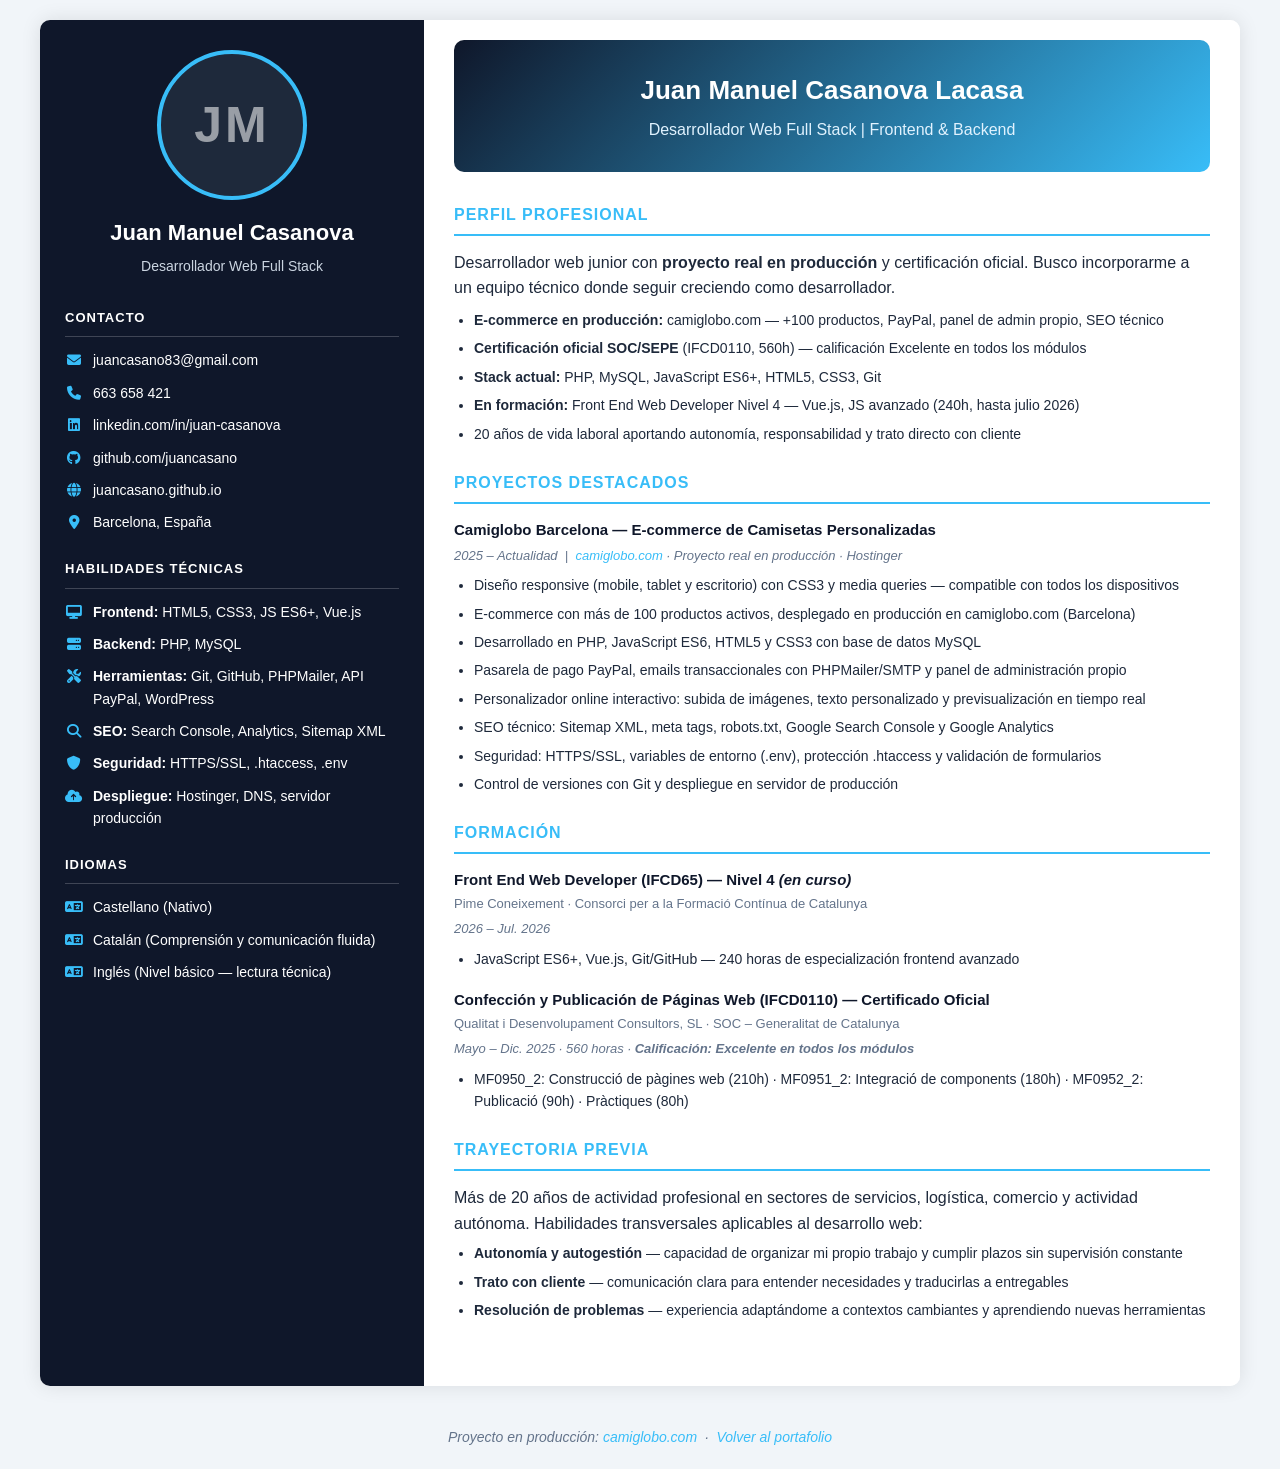
==== curri.html @ 2facc335 "Improve hireability: LinkedIn, bullet profile, CTA, cleaner sections - Add LinkedIn link to CV sideb" ====
<!DOCTYPE html>
<html lang="es">
<head>
    <meta charset="UTF-8">
    <meta name="viewport" content="width=device-width, initial-scale=1">
    <meta name="description" content="Currículum de Juan Manuel Casanova Lacasa, Desarrollador Web Full Stack en Barcelona. Proyecto real en producción: camiglobo.com.">
    <title>CV · Juan Manuel Casanova — Desarrollador Web Full Stack</title>
    <link rel="icon" href="data:image/svg+xml,<svg xmlns=%22http://www.w3.org/2000/svg%22 viewBox=%220 0 100 100%22><text y=%22.9em%22 font-size=%2290%22>%F0%9F%92%BB</text></svg>">
    <link rel="stylesheet" href="https://cdnjs.cloudflare.com/ajax/libs/font-awesome/6.4.0/css/all.min.css">
    <style>
        :root {
            --primary: #0f172a;
            --secondary: #38bdf8;
            --accent: #f43f5e;
            --bg: #f1f5f9;
            --card: #ffffff;
            --text: #1e293b;
            --text-light: #64748b;
            --sidebar-text: #cbd5e1;
        }

        * { box-sizing: border-box; margin: 0; padding: 0; }

        body {
            font-family: 'Segoe UI', Tahoma, Geneva, Verdana, sans-serif;
            line-height: 1.6;
            color: var(--text);
            background-color: var(--bg);
        }

        a { color: var(--secondary); text-decoration: none; }
        a:hover { text-decoration: underline; }

        .cv-container {
            display: flex;
            max-width: 1200px;
            margin: 20px auto;
            box-shadow: 0 0 20px rgba(0,0,0,0.1);
            border-radius: 10px;
            overflow: hidden;
            background-color: var(--card);
        }

        .sidebar {
            width: 32%;
            background: var(--primary);
            color: white;
            padding: 30px 25px;
        }

        .main-content {
            width: 68%;
            background-color: var(--card);
            padding: 0 30px;
        }

        .profile { text-align: center; margin-bottom: 30px; }

        .profile-photo {
            width: 150px;
            height: 150px;
            border-radius: 50%;
            object-fit: cover;
            border: 4px solid var(--secondary);
            margin: 0 auto 15px;
            display: block;
            background-color: #1e293b;
        }
        /* Placeholder visible mientras no haya foto */
        .profile-photo.is-empty {
            background-color: #1e293b;
            position: relative;
        }
        .profile-photo.is-empty::after {
            content: "JM";
            font-family: 'Segoe UI', Tahoma, sans-serif;
            font-weight: 700;
            color: rgba(255,255,255,0.55);
            font-size: 50px;
            letter-spacing: 3px;
            position: absolute;
            inset: 0;
            display: flex;
            align-items: center;
            justify-content: center;
        }

        .profile-name { font-size: 22px; color: white; font-weight: 600; }
        .profile-role { font-size: 14px; font-weight: normal; color: var(--sidebar-text); margin-top: 5px; }

        .sidebar-section { margin-bottom: 25px; }
        .sidebar-title {
            font-size: 13px;
            text-transform: uppercase;
            letter-spacing: 1px;
            color: white;
            margin-bottom: 8px;
            font-weight: 600;
        }
        .sidebar hr {
            border: none;
            height: 1px;
            background-color: rgba(255,255,255,0.2);
            margin: 0 0 12px;
        }

        .main-header {
            text-align: center;
            padding: 30px 40px;
            background: linear-gradient(135deg, var(--primary) 0%, var(--secondary) 100%);
            color: white;
            margin: 20px 0 30px;
            border-radius: 10px;
        }
        .main-header h1 { color: white; margin: 0; font-size: 26px; }
        .main-header .subtitle {
            color: #e0f2fe;
            margin: 5px 0 0;
            font-size: 16px;
            font-weight: 300;
        }

        .section { margin-bottom: 25px; }
        .section-title {
            font-size: 16px;
            text-transform: uppercase;
            letter-spacing: 1px;
            margin: 20px 0 6px;
            color: var(--secondary);
            font-weight: 600;
        }
        .section-divider {
            border: none;
            height: 2px;
            background-color: var(--secondary);
            margin: 0 0 14px;
        }

        .item-title { font-size: 15px; color: var(--primary); font-weight: 600; margin-bottom: 2px; }
        .item-subtitle { font-size: 13px; color: var(--text-light); font-weight: normal; margin-bottom: 4px; }
        .hint { color: var(--text-light); font-style: italic; margin: 4px 0 8px; font-size: 13px; }

        .bulletless { list-style: none; padding: 0; }
        .bulletless li { margin-bottom: 10px; display: flex; align-items: flex-start; font-size: 14px; }
        .bulletless i {
            margin-right: 10px;
            width: 18px;
            text-align: center;
            color: var(--secondary);
            flex-shrink: 0;
            line-height: 1.6;
        }

        ul.bullets { padding-left: 20px; }
        ul.bullets li { margin-bottom: 6px; font-size: 14px; }

        .experience, .education { margin-bottom: 18px; }

        .print-contact { display: none; }
        .print-summary { display: none; }
        .content-wrapper { padding-bottom: 40px; }

        .footer-note {
            text-align: center;
            padding: 20px;
            color: var(--text-light);
            font-style: italic;
            font-size: 14px;
        }

        @media (max-width: 768px) {
            .cv-container { flex-direction: column; }
            .sidebar, .main-content { width: 100%; }
            .main-content { padding: 0 20px; }
            .main-header { padding: 25px 20px; margin: 15px 0 25px; }
        }

        @media print {
            * { -webkit-print-color-adjust: exact !important; print-color-adjust: exact !important; }
            body { font-size: 10.5px; line-height: 1.4; background: white; }

            .cv-container {
                display: block;
                margin: 0;
                box-shadow: none;
                border-radius: 0;
                overflow: visible;
                max-width: 100%;
            }

            .sidebar { display: none; }
            .main-content { width: 100%; padding: 0; }

            .main-header {
                padding: 16px 28px;
                margin: 0 0 12px;
                border-radius: 0;
            }
            .main-header h1 { font-size: 22px; margin-bottom: 4px; }
            .main-header .subtitle { font-size: 13px; margin: 0 0 8px; }

            .print-contact {
                display: block;
                font-size: 10.5px;
                opacity: 0.95;
                margin-top: 6px;
                color: white;
            }
            .print-contact i { margin-right: 4px; }

            /* Bloque resumen (solo en PDF): habilidades + idiomas en 2 columnas */
            .print-summary {
                display: grid !important;
                grid-template-columns: 1fr 1fr;
                gap: 10px 24px;
                padding: 0 28px;
                margin-bottom: 12px;
                font-size: 10px;
            }
            .print-summary h3 {
                font-size: 11px;
                color: var(--secondary);
                margin-bottom: 4px;
                text-transform: uppercase;
                letter-spacing: 1px;
            }
            .print-summary ul { list-style: none; padding: 0; }
            .print-summary ul li { margin-bottom: 2px; }

            .content-wrapper { padding: 0 28px 10px; }
            .section-title { font-size: 12px; margin: 10px 0 4px; }
            .section-divider { margin: 0 0 6px; }
            .item-title { font-size: 11px; }
            .item-subtitle { font-size: 10px; }
            .hint { font-size: 9.5px; margin: 2px 0 4px; }
            ul.bullets { padding-left: 16px; }
            ul.bullets li { margin-bottom: 2px; font-size: 10px; }
            .section { margin-bottom: 10px; }
            .experience, .education { margin-bottom: 8px; }
            .footer-note { display: none; }
        }
    </style>
</head>
<body>
    <main class="cv-container">
        <aside class="sidebar">
            <div class="profile">
                <!-- Cuando tengas la foto, sustituye este div por:
                     <img class="profile-photo" src="assets/profile.jpg" alt="Foto de perfil de Juan Manuel Casanova"> -->
                <div class="profile-photo is-empty" role="img" aria-label="Foto de perfil pendiente"></div>
                <p class="profile-name">Juan Manuel Casanova</p>
                <p class="profile-role">Desarrollador Web Full Stack</p>
            </div>

            <section class="sidebar-section">
                <h2 class="sidebar-title">Contacto</h2>
                <hr>
                <ul class="bulletless">
                    <li><i class="fa-solid fa-envelope" aria-hidden="true"></i><span>juancasano83@gmail.com</span></li>
                    <li><i class="fa-solid fa-phone" aria-hidden="true"></i><span>663 658 421</span></li>
                    <li><i class="fa-brands fa-linkedin" aria-hidden="true"></i><span>linkedin.com/in/juan-casanova</span></li>
                    <li><i class="fa-brands fa-github" aria-hidden="true"></i><span>github.com/juancasano</span></li>
                    <li><i class="fa-solid fa-globe" aria-hidden="true"></i><span>juancasano.github.io</span></li>
                    <li><i class="fa-solid fa-location-dot" aria-hidden="true"></i><span>Barcelona, España</span></li>
                </ul>
            </section>

            <section class="sidebar-section">
                <h2 class="sidebar-title">Habilidades técnicas</h2>
                <hr>
                <ul class="bulletless">
                    <li><i class="fa-solid fa-desktop" aria-hidden="true"></i><span><strong>Frontend:</strong> HTML5, CSS3, JS ES6+, Vue.js</span></li>
                    <li><i class="fa-solid fa-server" aria-hidden="true"></i><span><strong>Backend:</strong> PHP, MySQL</span></li>
                    <li><i class="fa-solid fa-screwdriver-wrench" aria-hidden="true"></i><span><strong>Herramientas:</strong> Git, GitHub, PHPMailer, API PayPal, WordPress</span></li>
                    <li><i class="fa-solid fa-magnifying-glass" aria-hidden="true"></i><span><strong>SEO:</strong> Search Console, Analytics, Sitemap XML</span></li>
                    <li><i class="fa-solid fa-shield" aria-hidden="true"></i><span><strong>Seguridad:</strong> HTTPS/SSL, .htaccess, .env</span></li>
                    <li><i class="fa-solid fa-cloud-arrow-up" aria-hidden="true"></i><span><strong>Despliegue:</strong> Hostinger, DNS, servidor producción</span></li>
                </ul>
            </section>

            <section class="sidebar-section">
                <h2 class="sidebar-title">Idiomas</h2>
                <hr>
                <ul class="bulletless">
                    <li><i class="fa-solid fa-language" aria-hidden="true"></i><span>Castellano (Nativo)</span></li>
                    <li><i class="fa-solid fa-language" aria-hidden="true"></i><span>Catalán (Comprensión y comunicación fluida)</span></li>
                    <li><i class="fa-solid fa-language" aria-hidden="true"></i><span>Inglés (Nivel básico — lectura técnica)</span></li>
                </ul>
            </section>
        </aside>

        <div class="main-content">
            <header class="main-header">
                <h1>Juan Manuel Casanova Lacasa</h1>
                <p class="subtitle">Desarrollador Web Full Stack | Frontend &amp; Backend</p>
                <p class="print-contact">
                    <i class="fa-solid fa-envelope" aria-hidden="true"></i> juancasano83@gmail.com &nbsp;·&nbsp;
                    <i class="fa-solid fa-phone" aria-hidden="true"></i> 663 658 421 &nbsp;·&nbsp;
                    <i class="fa-brands fa-linkedin" aria-hidden="true"></i> linkedin.com/in/juan-casanova &nbsp;·&nbsp;
                    <i class="fa-brands fa-github" aria-hidden="true"></i> github.com/juancasano &nbsp;·&nbsp;
                    <i class="fa-solid fa-location-dot" aria-hidden="true"></i> Barcelona
                </p>
            </header>

            <!-- Resumen visible solo en impresión / PDF -->
            <div class="print-summary" aria-hidden="true">
                <div>
                    <h3>Stack técnico</h3>
                    <ul>
                        <li><strong>Frontend:</strong> HTML5, CSS3, JS ES6+, Vue.js</li>
                        <li><strong>Backend:</strong> PHP, MySQL</li>
                        <li><strong>Herramientas:</strong> Git, GitHub, PHPMailer, API PayPal</li>
                        <li><strong>SEO:</strong> Search Console, Analytics, Sitemap XML</li>
                        <li><strong>Seguridad:</strong> HTTPS/SSL, .htaccess, .env</li>
                    </ul>
                </div>
                <div>
                    <h3>Idiomas</h3>
                    <ul>
                        <li>Castellano (Nativo)</li>
                        <li>Catalán (Fluido)</li>
                        <li>Inglés (Básico — lectura técnica)</li>
                    </ul>
                </div>
            </div>

            <div class="content-wrapper">
                <section class="section">
                    <h2 class="section-title">Perfil profesional</h2>
                    <hr class="section-divider">
                    <p>Desarrollador web junior con <strong>proyecto real en producción</strong> y certificación oficial. Busco incorporarme a un equipo técnico donde seguir creciendo como desarrollador.</p>
                    <ul class="bullets" style="margin-top: 8px;">
                        <li><strong>E-commerce en producción:</strong> camiglobo.com — +100 productos, PayPal, panel de admin propio, SEO técnico</li>
                        <li><strong>Certificación oficial SOC/SEPE</strong> (IFCD0110, 560h) — calificación Excelente en todos los módulos</li>
                        <li><strong>Stack actual:</strong> PHP, MySQL, JavaScript ES6+, HTML5, CSS3, Git</li>
                        <li><strong>En formación:</strong> Front End Web Developer Nivel 4 — Vue.js, JS avanzado (240h, hasta julio 2026)</li>
                        <li>20 años de vida laboral aportando autonomía, responsabilidad y trato directo con cliente</li>
                    </ul>
                </section>

                <section class="section">
                    <h2 class="section-title">Proyectos destacados</h2>
                    <hr class="section-divider">
                    <article class="experience">
                        <h3 class="item-title">Camiglobo Barcelona — E-commerce de Camisetas Personalizadas</h3>
                        <p class="hint">2025 – Actualidad &nbsp;|&nbsp; <a href="https://camiglobo.com" target="_blank" rel="noopener">camiglobo.com</a> · Proyecto real en producción · Hostinger</p>
                        <ul class="bullets">
                            <li>Diseño responsive (mobile, tablet y escritorio) con CSS3 y media queries — compatible con todos los dispositivos</li>
                            <li>E-commerce con más de 100 productos activos, desplegado en producción en camiglobo.com (Barcelona)</li>
                            <li>Desarrollado en PHP, JavaScript ES6, HTML5 y CSS3 con base de datos MySQL</li>
                            <li>Pasarela de pago PayPal, emails transaccionales con PHPMailer/SMTP y panel de administración propio</li>
                            <li>Personalizador online interactivo: subida de imágenes, texto personalizado y previsualización en tiempo real</li>
                            <li>SEO técnico: Sitemap XML, meta tags, robots.txt, Google Search Console y Google Analytics</li>
                            <li>Seguridad: HTTPS/SSL, variables de entorno (.env), protección .htaccess y validación de formularios</li>
                            <li>Control de versiones con Git y despliegue en servidor de producción</li>
                        </ul>
                    </article>
                </section>

                <section class="section">
                    <h2 class="section-title">Formación</h2>
                    <hr class="section-divider">
                    <article class="education">
                        <h3 class="item-title">Front End Web Developer (IFCD65) — Nivel 4 <em>(en curso)</em></h3>
                        <p class="item-subtitle">Pime Coneixement · Consorci per a la Formació Contínua de Catalunya</p>
                        <p class="hint">2026 – Jul. 2026</p>
                        <ul class="bullets"><li>JavaScript ES6+, Vue.js, Git/GitHub — 240 horas de especialización frontend avanzado</li></ul>
                    </article>
                    <article class="education">
                        <h3 class="item-title">Confección y Publicación de Páginas Web (IFCD0110) — Certificado Oficial</h3>
                        <p class="item-subtitle">Qualitat i Desenvolupament Consultors, SL · SOC – Generalitat de Catalunya</p>
                        <p class="hint">Mayo – Dic. 2025 · 560 horas · <strong>Calificación: Excelente en todos los módulos</strong></p>
                        <ul class="bullets"><li>MF0950_2: Construcció de pàgines web (210h) · MF0951_2: Integració de components (180h) · MF0952_2: Publicació (90h) · Pràctiques (80h)</li></ul>
                    </article>
                </section>

                <section class="section">
                    <h2 class="section-title">Trayectoria previa</h2>
                    <hr class="section-divider">
                    <p>Más de 20 años de actividad profesional en sectores de servicios, logística, comercio y actividad autónoma. Habilidades transversales aplicables al desarrollo web:</p>
                    <ul class="bullets" style="margin-top: 6px;">
                        <li><strong>Autonomía y autogestión</strong> — capacidad de organizar mi propio trabajo y cumplir plazos sin supervisión constante</li>
                        <li><strong>Trato con cliente</strong> — comunicación clara para entender necesidades y traducirlas a entregables</li>
                        <li><strong>Resolución de problemas</strong> — experiencia adaptándome a contextos cambiantes y aprendiendo nuevas herramientas</li>
                    </ul>
                </section>
            </div>
        </div>
    </main>

    <p class="footer-note">
        Proyecto en producción: <a href="https://camiglobo.com" target="_blank" rel="noopener">camiglobo.com</a>
        &nbsp;·&nbsp; <a href="index.html">Volver al portafolio</a>
    </p>
</body>
</html>
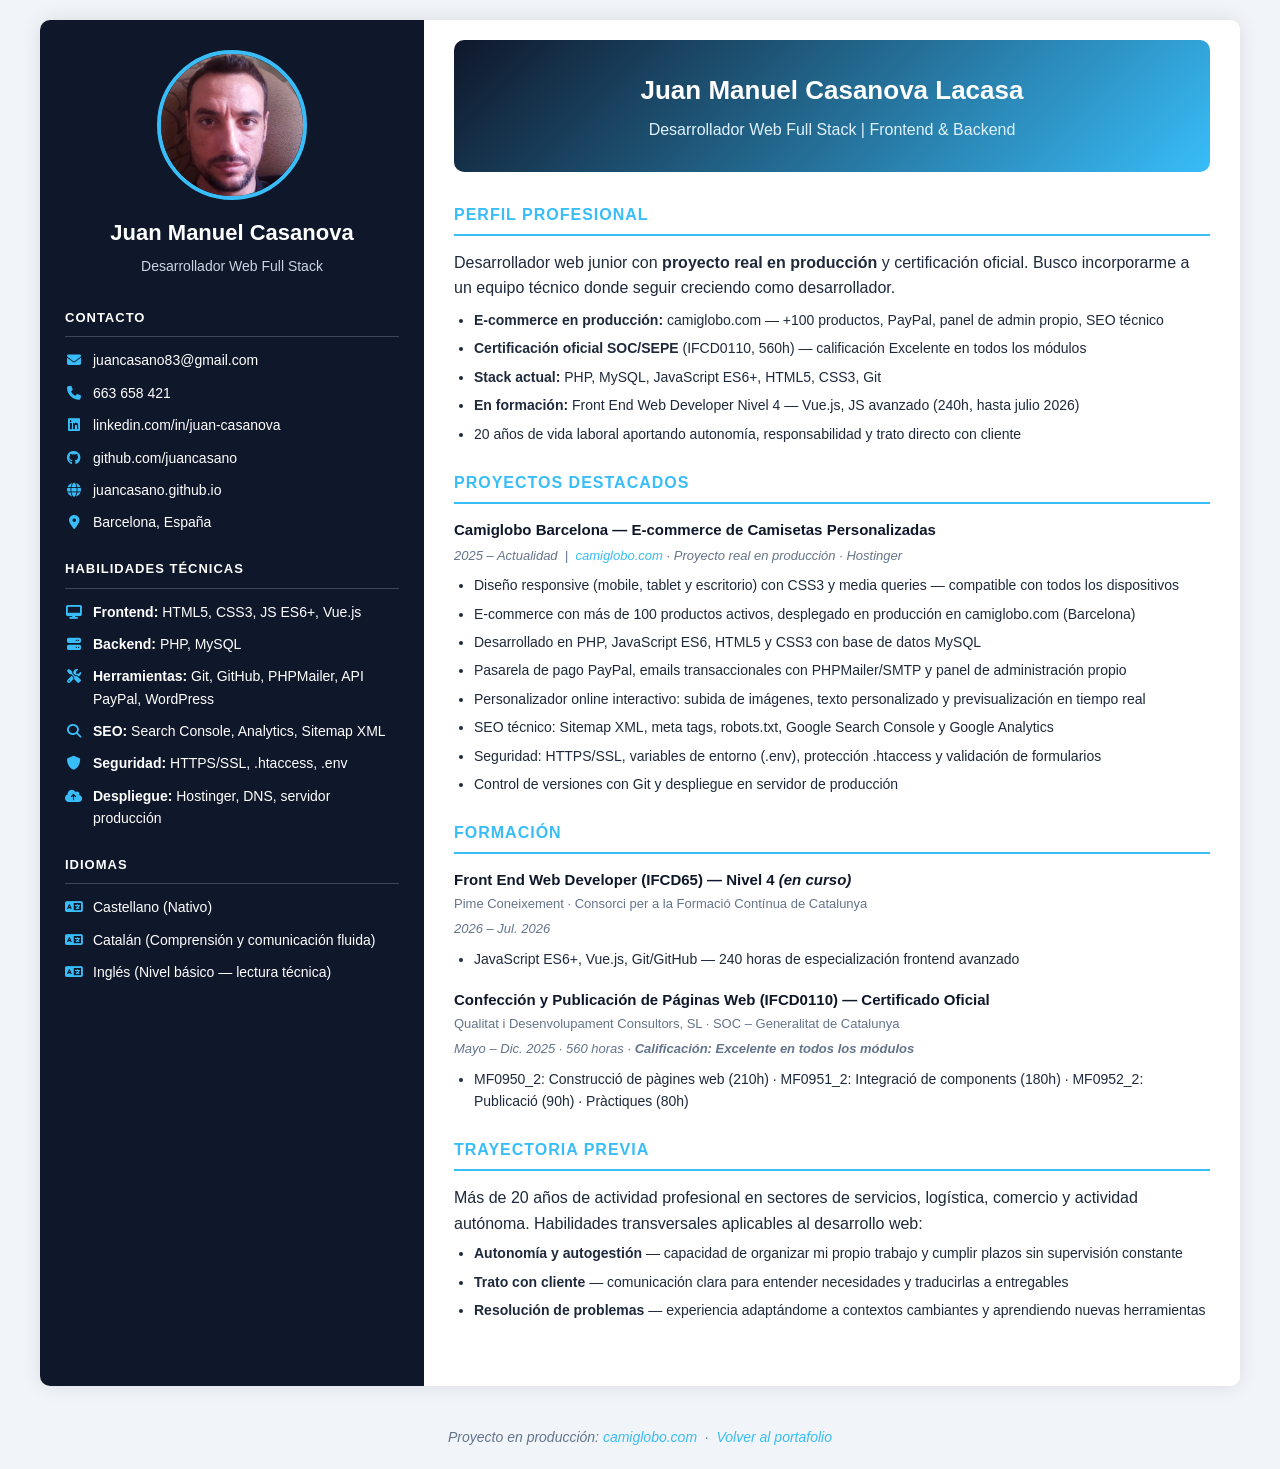
==== commit 437270c9: "Add profile photo to CV - Create assets/ folder with profile.jpg - Replace placeholder div with img " ====
--- a/curri.html
+++ b/curri.html
@@ -245,9 +245,7 @@
     <main class="cv-container">
         <aside class="sidebar">
             <div class="profile">
-                <!-- Cuando tengas la foto, sustituye este div por:
-                     <img class="profile-photo" src="assets/profile.jpg" alt="Foto de perfil de Juan Manuel Casanova"> -->
-                <div class="profile-photo is-empty" role="img" aria-label="Foto de perfil pendiente"></div>
+                <img class="profile-photo" src="assets/profile.jpg" alt="Foto de perfil de Juan Manuel Casanova">
                 <p class="profile-name">Juan Manuel Casanova</p>
                 <p class="profile-role">Desarrollador Web Full Stack</p>
             </div>
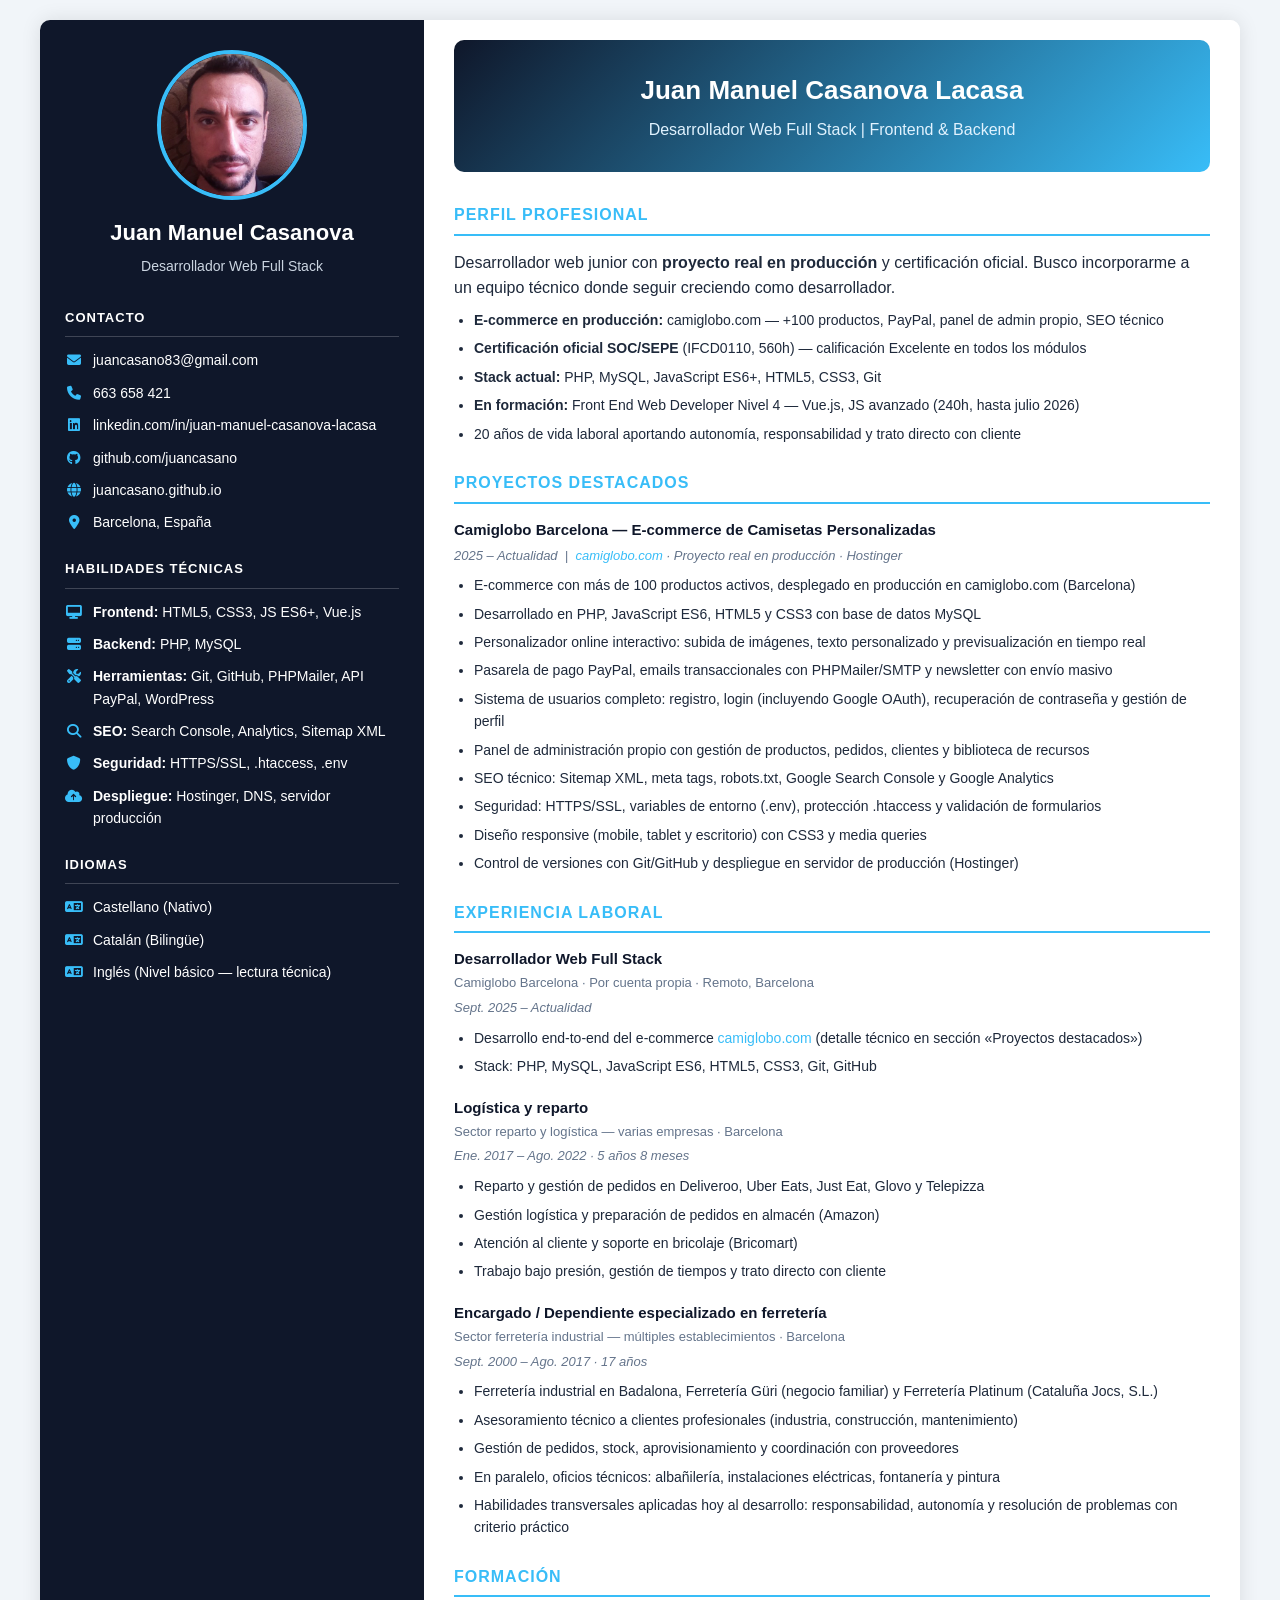
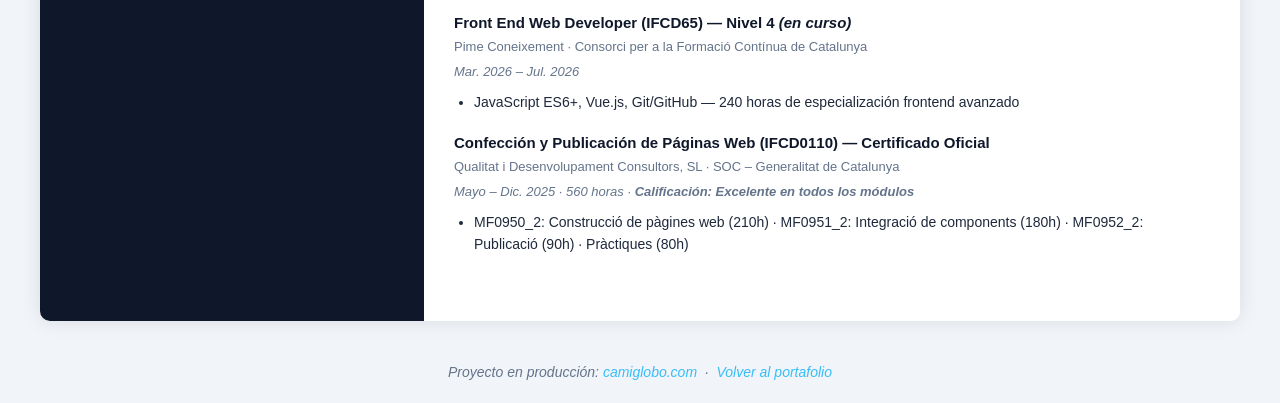
==== commit b81f2166: "update" ====
--- a/curri.html
+++ b/curri.html
@@ -158,6 +158,7 @@
 
         .print-contact { display: none; }
         .print-summary { display: none; }
+        .print-photo { display: none; }
         .content-wrapper { padding-bottom: 40px; }
 
         .footer-note {
@@ -177,7 +178,7 @@
 
         @media print {
             * { -webkit-print-color-adjust: exact !important; print-color-adjust: exact !important; }
-            body { font-size: 10.5px; line-height: 1.4; background: white; }
+            body { font-size: 9.5px; line-height: 1.32; background: white; }
 
             .cv-container {
                 display: block;
@@ -192,12 +193,28 @@
             .main-content { width: 100%; padding: 0; }
 
             .main-header {
-                padding: 16px 28px;
-                margin: 0 0 12px;
+                padding: 10px 24px 10px 100px;
+                margin: 0 0 8px;
                 border-radius: 0;
-            }
-            .main-header h1 { font-size: 22px; margin-bottom: 4px; }
-            .main-header .subtitle { font-size: 13px; margin: 0 0 8px; }
+                position: relative;
+                text-align: left;
+                min-height: 78px;
+            }
+            .main-header h1 { font-size: 18px; margin-bottom: 2px; }
+            .main-header .subtitle { font-size: 11px; margin: 0 0 4px; }
+
+            .print-photo {
+                display: block;
+                position: absolute;
+                left: 22px;
+                top: 50%;
+                transform: translateY(-50%);
+                width: 72px;
+                height: 72px;
+                border-radius: 50%;
+                object-fit: cover;
+                border: 2px solid rgba(255,255,255,0.9);
+            }
 
             .print-contact {
                 display: block;
@@ -235,9 +252,13 @@
             .hint { font-size: 9.5px; margin: 2px 0 4px; }
             ul.bullets { padding-left: 16px; }
             ul.bullets li { margin-bottom: 2px; font-size: 10px; }
-            .section { margin-bottom: 10px; }
-            .experience, .education { margin-bottom: 8px; }
+            .section { margin-bottom: 10px; page-break-inside: avoid; break-inside: avoid; }
+            .experience, .education { margin-bottom: 8px; page-break-inside: avoid; break-inside: avoid; }
+            .section-title { page-break-after: avoid; break-after: avoid; }
+            .item-title { page-break-after: avoid; break-after: avoid; }
             .footer-note { display: none; }
+
+            @page { size: A4; margin: 10mm 0; }
         }
     </style>
 </head>
@@ -256,7 +277,7 @@
                 <ul class="bulletless">
                     <li><i class="fa-solid fa-envelope" aria-hidden="true"></i><span>juancasano83@gmail.com</span></li>
                     <li><i class="fa-solid fa-phone" aria-hidden="true"></i><span>663 658 421</span></li>
-                    <li><i class="fa-brands fa-linkedin" aria-hidden="true"></i><span>linkedin.com/in/juan-casanova</span></li>
+                    <li><i class="fa-brands fa-linkedin" aria-hidden="true"></i><span>linkedin.com/in/juan-manuel-casanova-lacasa</span></li>
                     <li><i class="fa-brands fa-github" aria-hidden="true"></i><span>github.com/juancasano</span></li>
                     <li><i class="fa-solid fa-globe" aria-hidden="true"></i><span>juancasano.github.io</span></li>
                     <li><i class="fa-solid fa-location-dot" aria-hidden="true"></i><span>Barcelona, España</span></li>
@@ -281,7 +302,7 @@
                 <hr>
                 <ul class="bulletless">
                     <li><i class="fa-solid fa-language" aria-hidden="true"></i><span>Castellano (Nativo)</span></li>
-                    <li><i class="fa-solid fa-language" aria-hidden="true"></i><span>Catalán (Comprensión y comunicación fluida)</span></li>
+                    <li><i class="fa-solid fa-language" aria-hidden="true"></i><span>Catalán (Bilingüe)</span></li>
                     <li><i class="fa-solid fa-language" aria-hidden="true"></i><span>Inglés (Nivel básico — lectura técnica)</span></li>
                 </ul>
             </section>
@@ -289,12 +310,13 @@
 
         <div class="main-content">
             <header class="main-header">
+                <img class="print-photo" src="assets/profile.jpg" alt="" aria-hidden="true">
                 <h1>Juan Manuel Casanova Lacasa</h1>
                 <p class="subtitle">Desarrollador Web Full Stack | Frontend &amp; Backend</p>
                 <p class="print-contact">
                     <i class="fa-solid fa-envelope" aria-hidden="true"></i> juancasano83@gmail.com &nbsp;·&nbsp;
                     <i class="fa-solid fa-phone" aria-hidden="true"></i> 663 658 421 &nbsp;·&nbsp;
-                    <i class="fa-brands fa-linkedin" aria-hidden="true"></i> linkedin.com/in/juan-casanova &nbsp;·&nbsp;
+                    <i class="fa-brands fa-linkedin" aria-hidden="true"></i> linkedin.com/in/juan-manuel-casanova-lacasa &nbsp;·&nbsp;
                     <i class="fa-brands fa-github" aria-hidden="true"></i> github.com/juancasano &nbsp;·&nbsp;
                     <i class="fa-solid fa-location-dot" aria-hidden="true"></i> Barcelona
                 </p>
@@ -307,7 +329,7 @@
                     <ul>
                         <li><strong>Frontend:</strong> HTML5, CSS3, JS ES6+, Vue.js</li>
                         <li><strong>Backend:</strong> PHP, MySQL</li>
-                        <li><strong>Herramientas:</strong> Git, GitHub, PHPMailer, API PayPal</li>
+                        <li><strong>Herramientas:</strong> Git, GitHub, PHPMailer, API PayPal, WordPress</li>
                         <li><strong>SEO:</strong> Search Console, Analytics, Sitemap XML</li>
                         <li><strong>Seguridad:</strong> HTTPS/SSL, .htaccess, .env</li>
                     </ul>
@@ -316,7 +338,7 @@
                     <h3>Idiomas</h3>
                     <ul>
                         <li>Castellano (Nativo)</li>
-                        <li>Catalán (Fluido)</li>
+                        <li>Catalán (Bilingüe)</li>
                         <li>Inglés (Básico — lectura técnica)</li>
                     </ul>
                 </div>
@@ -343,14 +365,56 @@
                         <h3 class="item-title">Camiglobo Barcelona — E-commerce de Camisetas Personalizadas</h3>
                         <p class="hint">2025 – Actualidad &nbsp;|&nbsp; <a href="https://camiglobo.com" target="_blank" rel="noopener">camiglobo.com</a> · Proyecto real en producción · Hostinger</p>
                         <ul class="bullets">
-                            <li>Diseño responsive (mobile, tablet y escritorio) con CSS3 y media queries — compatible con todos los dispositivos</li>
                             <li>E-commerce con más de 100 productos activos, desplegado en producción en camiglobo.com (Barcelona)</li>
                             <li>Desarrollado en PHP, JavaScript ES6, HTML5 y CSS3 con base de datos MySQL</li>
-                            <li>Pasarela de pago PayPal, emails transaccionales con PHPMailer/SMTP y panel de administración propio</li>
                             <li>Personalizador online interactivo: subida de imágenes, texto personalizado y previsualización en tiempo real</li>
+                            <li>Pasarela de pago PayPal, emails transaccionales con PHPMailer/SMTP y newsletter con envío masivo</li>
+                            <li>Sistema de usuarios completo: registro, login (incluyendo Google OAuth), recuperación de contraseña y gestión de perfil</li>
+                            <li>Panel de administración propio con gestión de productos, pedidos, clientes y biblioteca de recursos</li>
                             <li>SEO técnico: Sitemap XML, meta tags, robots.txt, Google Search Console y Google Analytics</li>
                             <li>Seguridad: HTTPS/SSL, variables de entorno (.env), protección .htaccess y validación de formularios</li>
-                            <li>Control de versiones con Git y despliegue en servidor de producción</li>
+                            <li>Diseño responsive (mobile, tablet y escritorio) con CSS3 y media queries</li>
+                            <li>Control de versiones con Git/GitHub y despliegue en servidor de producción (Hostinger)</li>
+                        </ul>
+                    </article>
+                </section>
+
+                <section class="section">
+                    <h2 class="section-title">Experiencia laboral</h2>
+                    <hr class="section-divider">
+
+                    <article class="experience">
+                        <h3 class="item-title">Desarrollador Web Full Stack</h3>
+                        <p class="item-subtitle">Camiglobo Barcelona · Por cuenta propia · Remoto, Barcelona</p>
+                        <p class="hint">Sept. 2025 – Actualidad</p>
+                        <ul class="bullets">
+                            <li>Desarrollo end-to-end del e-commerce <a href="https://camiglobo.com" target="_blank" rel="noopener">camiglobo.com</a> (detalle técnico en sección «Proyectos destacados»)</li>
+                            <li>Stack: PHP, MySQL, JavaScript ES6, HTML5, CSS3, Git, GitHub</li>
+                        </ul>
+                    </article>
+
+                    <article class="experience">
+                        <h3 class="item-title">Logística y reparto</h3>
+                        <p class="item-subtitle">Sector reparto y logística — varias empresas · Barcelona</p>
+                        <p class="hint">Ene. 2017 – Ago. 2022 · 5 años 8 meses</p>
+                        <ul class="bullets">
+                            <li>Reparto y gestión de pedidos en Deliveroo, Uber Eats, Just Eat, Glovo y Telepizza</li>
+                            <li>Gestión logística y preparación de pedidos en almacén (Amazon)</li>
+                            <li>Atención al cliente y soporte en bricolaje (Bricomart)</li>
+                            <li>Trabajo bajo presión, gestión de tiempos y trato directo con cliente</li>
+                        </ul>
+                    </article>
+
+                    <article class="experience">
+                        <h3 class="item-title">Encargado / Dependiente especializado en ferretería</h3>
+                        <p class="item-subtitle">Sector ferretería industrial — múltiples establecimientos · Barcelona</p>
+                        <p class="hint">Sept. 2000 – Ago. 2017 · 17 años</p>
+                        <ul class="bullets">
+                            <li>Ferretería industrial en Badalona, Ferretería Güri (negocio familiar) y Ferretería Platinum (Cataluña Jocs, S.L.)</li>
+                            <li>Asesoramiento técnico a clientes profesionales (industria, construcción, mantenimiento)</li>
+                            <li>Gestión de pedidos, stock, aprovisionamiento y coordinación con proveedores</li>
+                            <li>En paralelo, oficios técnicos: albañilería, instalaciones eléctricas, fontanería y pintura</li>
+                            <li>Habilidades transversales aplicadas hoy al desarrollo: responsabilidad, autonomía y resolución de problemas con criterio práctico</li>
                         </ul>
                     </article>
                 </section>
@@ -361,7 +425,7 @@
                     <article class="education">
                         <h3 class="item-title">Front End Web Developer (IFCD65) — Nivel 4 <em>(en curso)</em></h3>
                         <p class="item-subtitle">Pime Coneixement · Consorci per a la Formació Contínua de Catalunya</p>
-                        <p class="hint">2026 – Jul. 2026</p>
+                        <p class="hint">Mar. 2026 – Jul. 2026</p>
                         <ul class="bullets"><li>JavaScript ES6+, Vue.js, Git/GitHub — 240 horas de especialización frontend avanzado</li></ul>
                     </article>
                     <article class="education">
@@ -370,17 +434,6 @@
                         <p class="hint">Mayo – Dic. 2025 · 560 horas · <strong>Calificación: Excelente en todos los módulos</strong></p>
                         <ul class="bullets"><li>MF0950_2: Construcció de pàgines web (210h) · MF0951_2: Integració de components (180h) · MF0952_2: Publicació (90h) · Pràctiques (80h)</li></ul>
                     </article>
-                </section>
-
-                <section class="section">
-                    <h2 class="section-title">Trayectoria previa</h2>
-                    <hr class="section-divider">
-                    <p>Más de 20 años de actividad profesional en sectores de servicios, logística, comercio y actividad autónoma. Habilidades transversales aplicables al desarrollo web:</p>
-                    <ul class="bullets" style="margin-top: 6px;">
-                        <li><strong>Autonomía y autogestión</strong> — capacidad de organizar mi propio trabajo y cumplir plazos sin supervisión constante</li>
-                        <li><strong>Trato con cliente</strong> — comunicación clara para entender necesidades y traducirlas a entregables</li>
-                        <li><strong>Resolución de problemas</strong> — experiencia adaptándome a contextos cambiantes y aprendiendo nuevas herramientas</li>
-                    </ul>
                 </section>
             </div>
         </div>
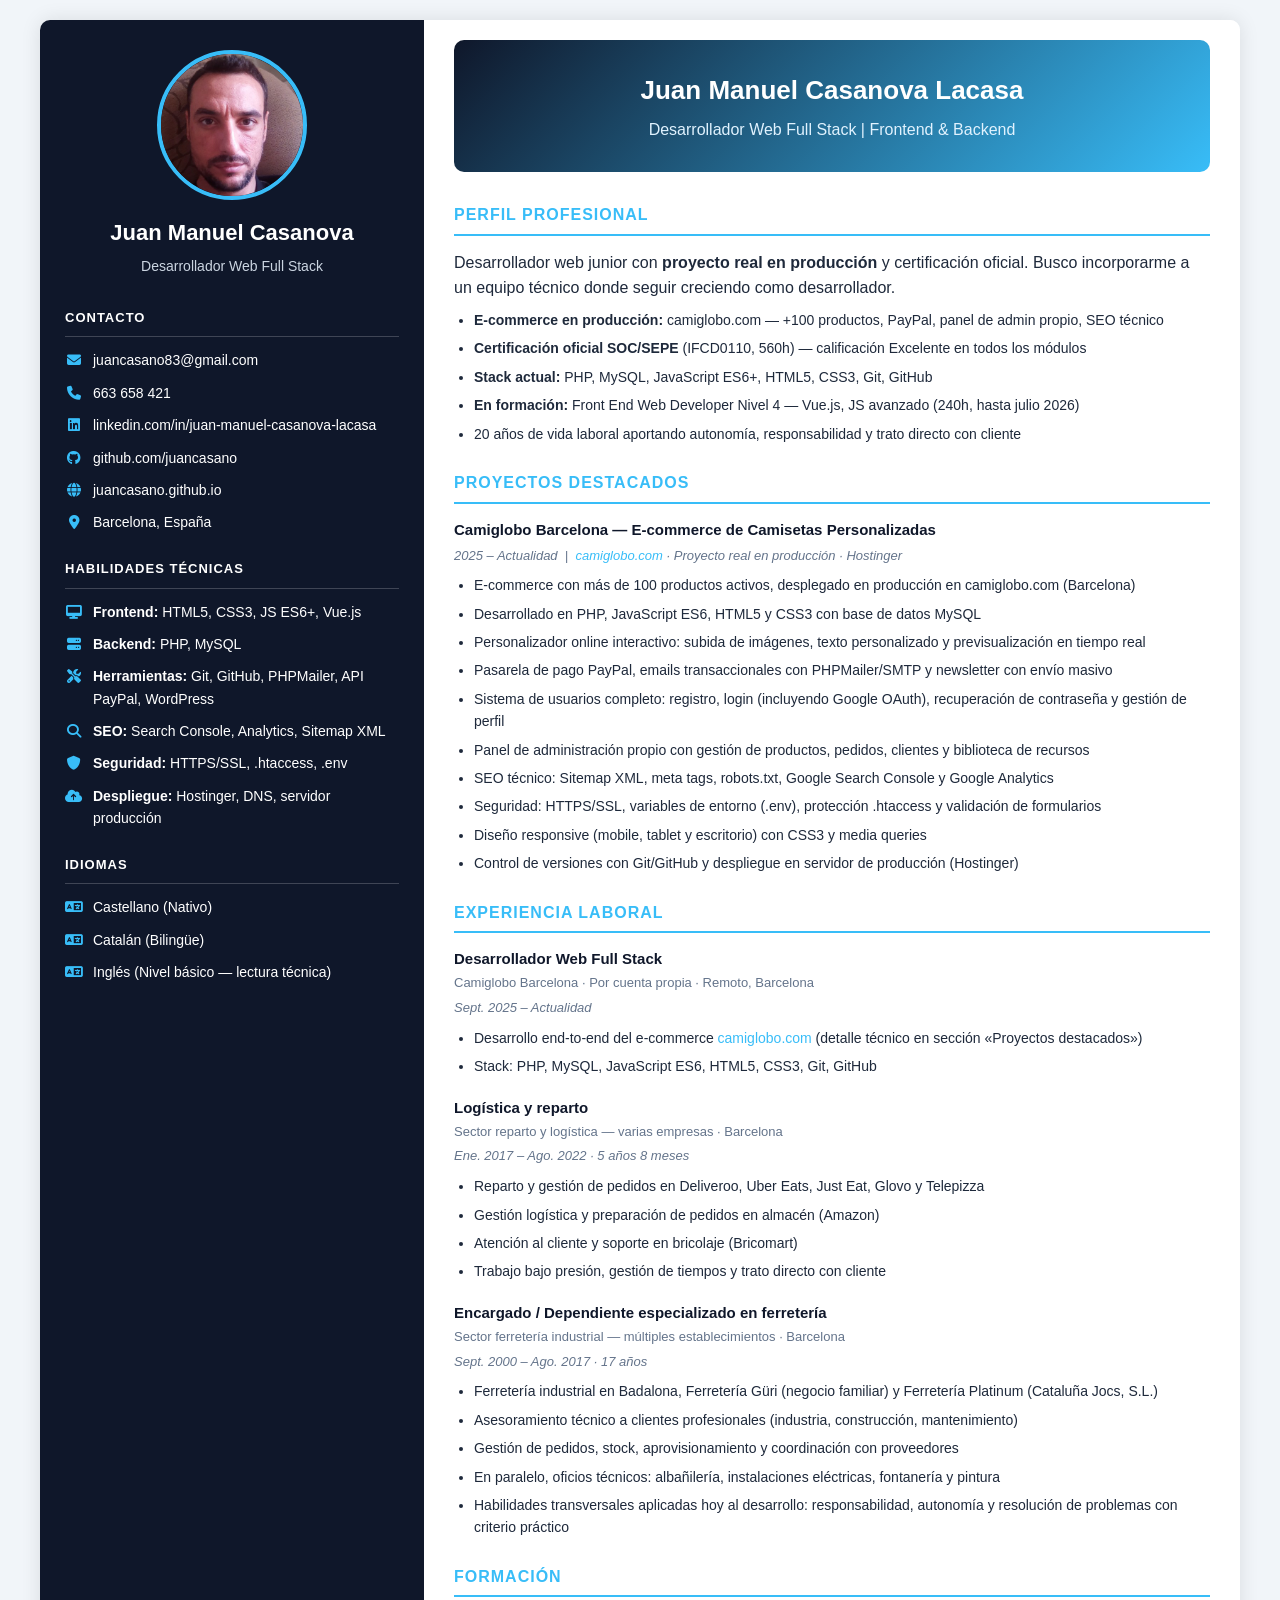
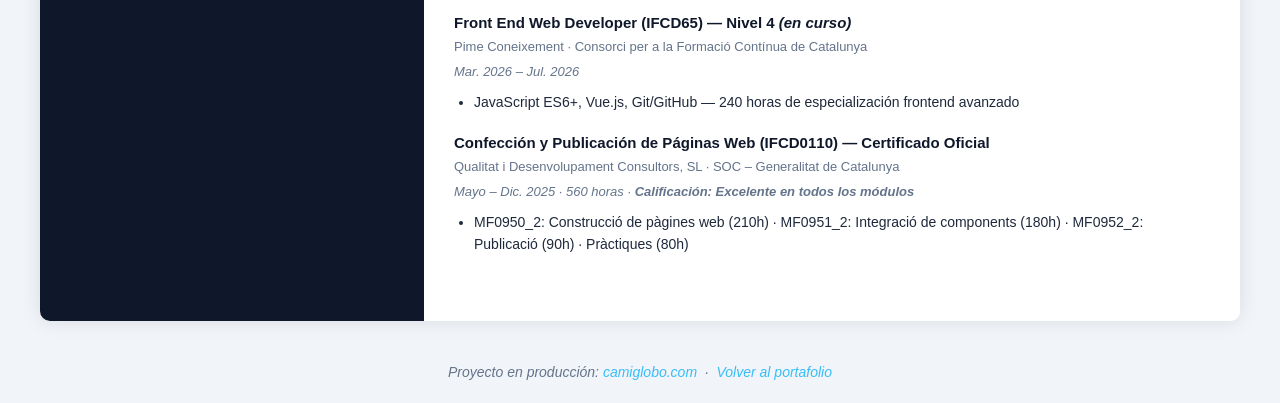
==== commit f2fb0608: "Improve PDF layout: keep sidebar, unified design with HTML - CSS de impresion reescrito con sidebar " ====
--- a/curri.html
+++ b/curri.html
@@ -178,8 +178,9 @@
 
         @media print {
             * { -webkit-print-color-adjust: exact !important; print-color-adjust: exact !important; }
-            body { font-size: 9.5px; line-height: 1.32; background: white; }
-
+            html, body { font-size: 9px; line-height: 1.32; background: white; margin: 0; padding: 0; }
+
+            /* Sidebar fijo que se repite en cada página del PDF */
             .cv-container {
                 display: block;
                 margin: 0;
@@ -189,76 +190,62 @@
                 max-width: 100%;
             }
 
-            .sidebar { display: none; }
-            .main-content { width: 100%; padding: 0; }
-
+            .sidebar {
+                position: fixed;
+                left: 0;
+                top: 0;
+                bottom: 0;
+                width: 33%;
+                padding: 16px 14px;
+                background: var(--primary);
+            }
+
+            .main-content {
+                width: 67%;
+                margin-left: 33%;
+                padding: 0;
+            }
+
+            /* Sidebar interno compacto */
+            .profile { margin-bottom: 14px; }
+            .profile-photo { width: 95px; height: 95px; border-width: 3px; margin-bottom: 8px; }
+            .profile-name { font-size: 14px; }
+            .profile-role { font-size: 10px; margin-top: 3px; }
+
+            .sidebar-section { margin-bottom: 14px; }
+            .sidebar-title { font-size: 10px; margin-bottom: 5px; }
+            .sidebar hr { margin: 0 0 7px; }
+            .bulletless li { margin-bottom: 5px; font-size: 9px; line-height: 1.32; }
+            .bulletless i { margin-right: 6px; width: 13px; font-size: 9px; }
+
+            /* Main content */
             .main-header {
-                padding: 10px 24px 10px 100px;
-                margin: 0 0 8px;
-                border-radius: 0;
-                position: relative;
-                text-align: left;
-                min-height: 78px;
+                padding: 14px 20px;
+                margin: 12px 0 14px;
+                border-radius: 8px;
+                background: var(--primary);
             }
-            .main-header h1 { font-size: 18px; margin-bottom: 2px; }
-            .main-header .subtitle { font-size: 11px; margin: 0 0 4px; }
-
-            .print-photo {
-                display: block;
-                position: absolute;
-                left: 22px;
-                top: 50%;
-                transform: translateY(-50%);
-                width: 72px;
-                height: 72px;
-                border-radius: 50%;
-                object-fit: cover;
-                border: 2px solid rgba(255,255,255,0.9);
-            }
-
-            .print-contact {
-                display: block;
-                font-size: 10.5px;
-                opacity: 0.95;
-                margin-top: 6px;
-                color: white;
-            }
-            .print-contact i { margin-right: 4px; }
-
-            /* Bloque resumen (solo en PDF): habilidades + idiomas en 2 columnas */
-            .print-summary {
-                display: grid !important;
-                grid-template-columns: 1fr 1fr;
-                gap: 10px 24px;
-                padding: 0 28px;
-                margin-bottom: 12px;
-                font-size: 10px;
-            }
-            .print-summary h3 {
-                font-size: 11px;
-                color: var(--secondary);
-                margin-bottom: 4px;
-                text-transform: uppercase;
-                letter-spacing: 1px;
-            }
-            .print-summary ul { list-style: none; padding: 0; }
-            .print-summary ul li { margin-bottom: 2px; }
-
-            .content-wrapper { padding: 0 28px 10px; }
-            .section-title { font-size: 12px; margin: 10px 0 4px; }
-            .section-divider { margin: 0 0 6px; }
-            .item-title { font-size: 11px; }
-            .item-subtitle { font-size: 10px; }
-            .hint { font-size: 9.5px; margin: 2px 0 4px; }
-            ul.bullets { padding-left: 16px; }
-            ul.bullets li { margin-bottom: 2px; font-size: 10px; }
-            .section { margin-bottom: 10px; page-break-inside: avoid; break-inside: avoid; }
-            .experience, .education { margin-bottom: 8px; page-break-inside: avoid; break-inside: avoid; }
-            .section-title { page-break-after: avoid; break-after: avoid; }
-            .item-title { page-break-after: avoid; break-after: avoid; }
+            .main-header h1 { font-size: 17px; margin-bottom: 2px; }
+            .main-header .subtitle { font-size: 10.5px; margin: 0; color: #cbd5e1; }
+
+            /* Ocultar elementos solo-PDF antiguos: ya no los necesitamos */
+            .print-photo { display: none; }
+            .print-contact { display: none; }
+            .print-summary { display: none !important; }
+
+            .content-wrapper { padding: 0 22px 12px; }
+            .section { margin-bottom: 9px; page-break-inside: avoid; break-inside: avoid; }
+            .section-title { font-size: 11px; margin: 8px 0 3px; page-break-after: avoid; break-after: avoid; }
+            .section-divider { margin: 0 0 5px; height: 2px; }
+            .item-title { font-size: 10.5px; page-break-after: avoid; break-after: avoid; }
+            .item-subtitle { font-size: 9px; }
+            .hint { font-size: 8.5px; margin: 1px 0 3px; }
+            ul.bullets { padding-left: 14px; }
+            ul.bullets li { margin-bottom: 1.5px; font-size: 9px; }
+            .experience, .education { margin-bottom: 6px; page-break-inside: avoid; break-inside: avoid; }
             .footer-note { display: none; }
 
-            @page { size: A4; margin: 10mm 0; }
+            @page { size: A4; margin: 0; }
         }
     </style>
 </head>
@@ -352,7 +339,7 @@
                     <ul class="bullets" style="margin-top: 8px;">
                         <li><strong>E-commerce en producción:</strong> camiglobo.com — +100 productos, PayPal, panel de admin propio, SEO técnico</li>
                         <li><strong>Certificación oficial SOC/SEPE</strong> (IFCD0110, 560h) — calificación Excelente en todos los módulos</li>
-                        <li><strong>Stack actual:</strong> PHP, MySQL, JavaScript ES6+, HTML5, CSS3, Git</li>
+                        <li><strong>Stack actual:</strong> PHP, MySQL, JavaScript ES6+, HTML5, CSS3, Git, GitHub</li>
                         <li><strong>En formación:</strong> Front End Web Developer Nivel 4 — Vue.js, JS avanzado (240h, hasta julio 2026)</li>
                         <li>20 años de vida laboral aportando autonomía, responsabilidad y trato directo con cliente</li>
                     </ul>
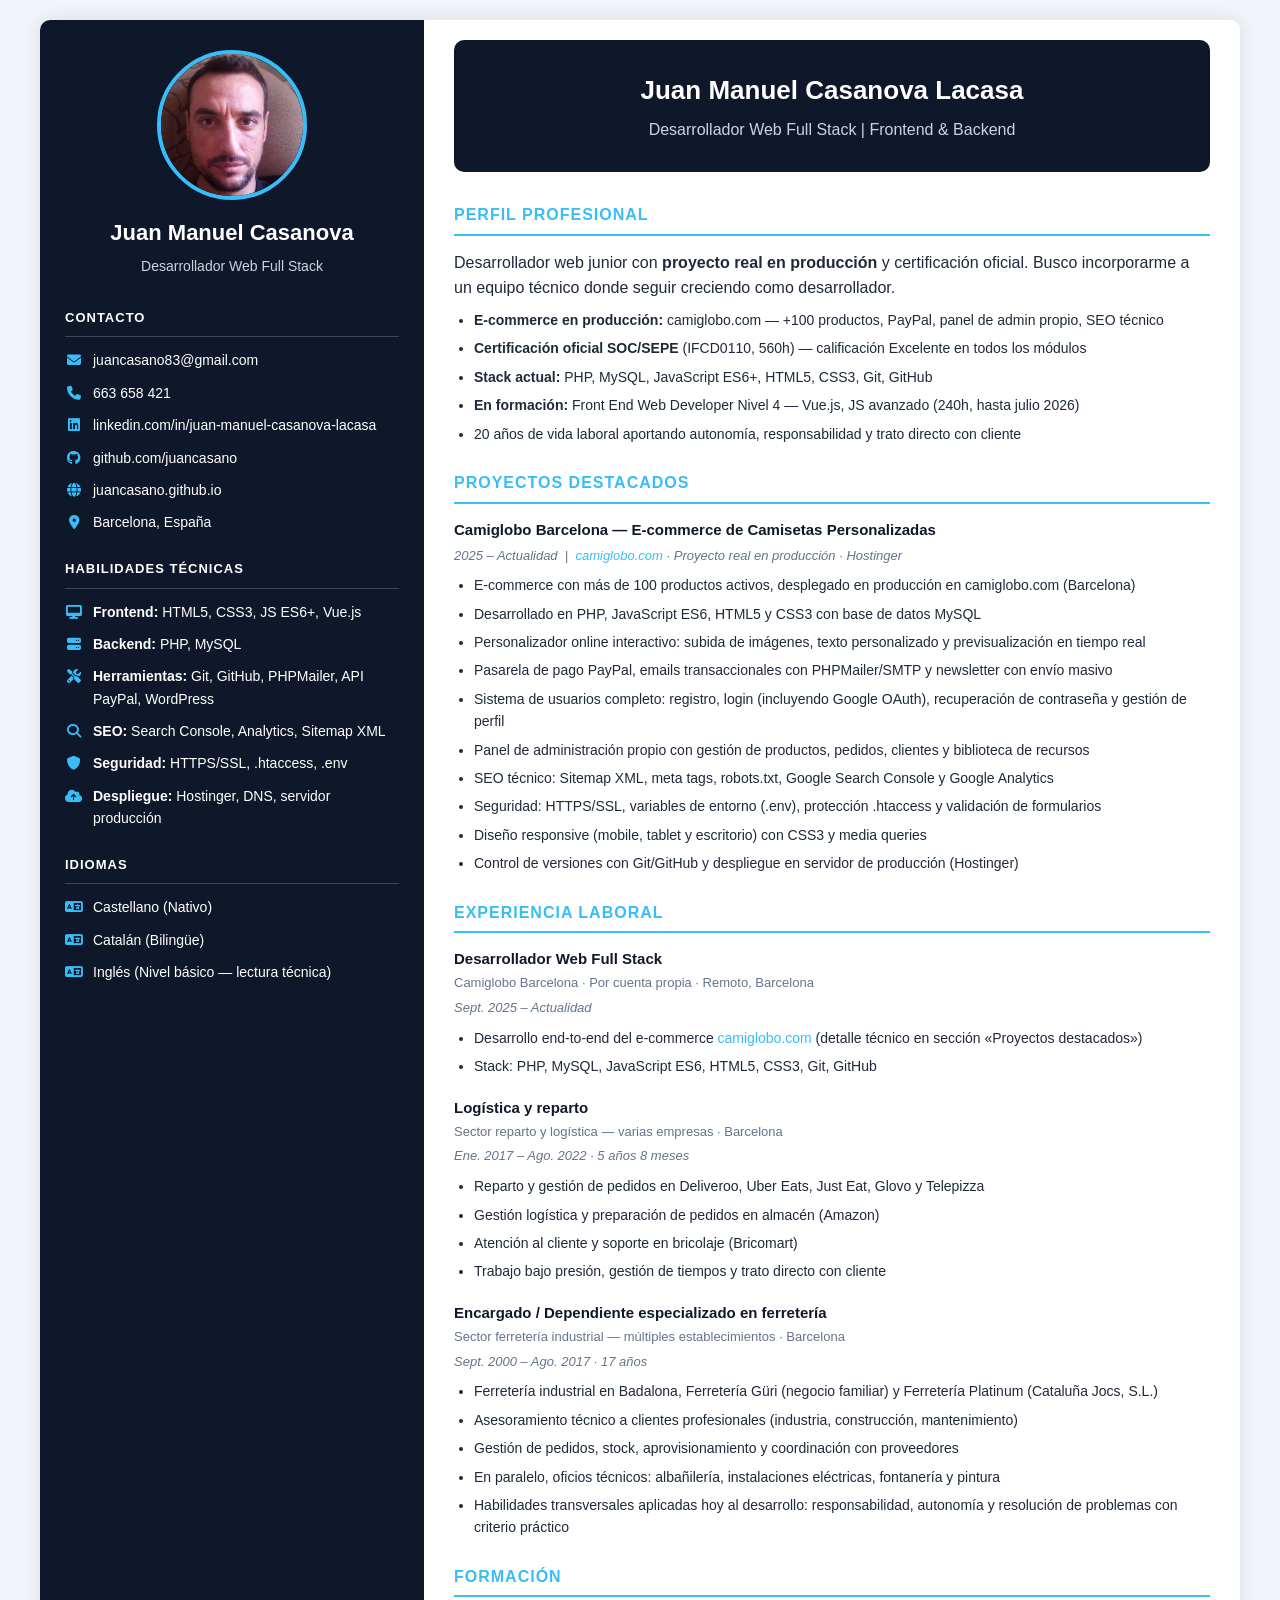
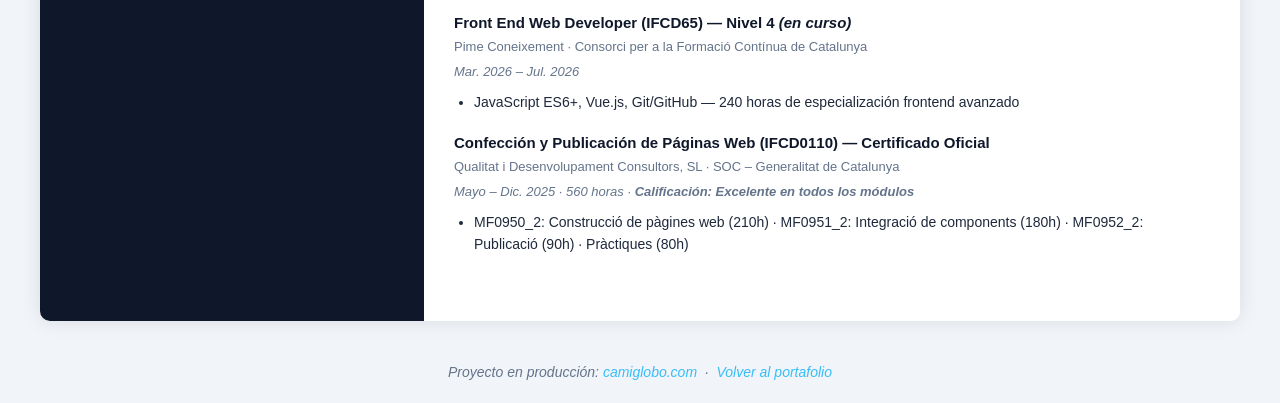
==== commit 494bc8e3: "Remove gradient from header, use solid dark blue matching sidebar" ====
--- a/curri.html
+++ b/curri.html
@@ -107,14 +107,14 @@
         .main-header {
             text-align: center;
             padding: 30px 40px;
-            background: linear-gradient(135deg, var(--primary) 0%, var(--secondary) 100%);
+            background: var(--primary);
             color: white;
             margin: 20px 0 30px;
             border-radius: 10px;
         }
         .main-header h1 { color: white; margin: 0; font-size: 26px; }
         .main-header .subtitle {
-            color: #e0f2fe;
+            color: #cbd5e1;
             margin: 5px 0 0;
             font-size: 16px;
             font-weight: 300;
